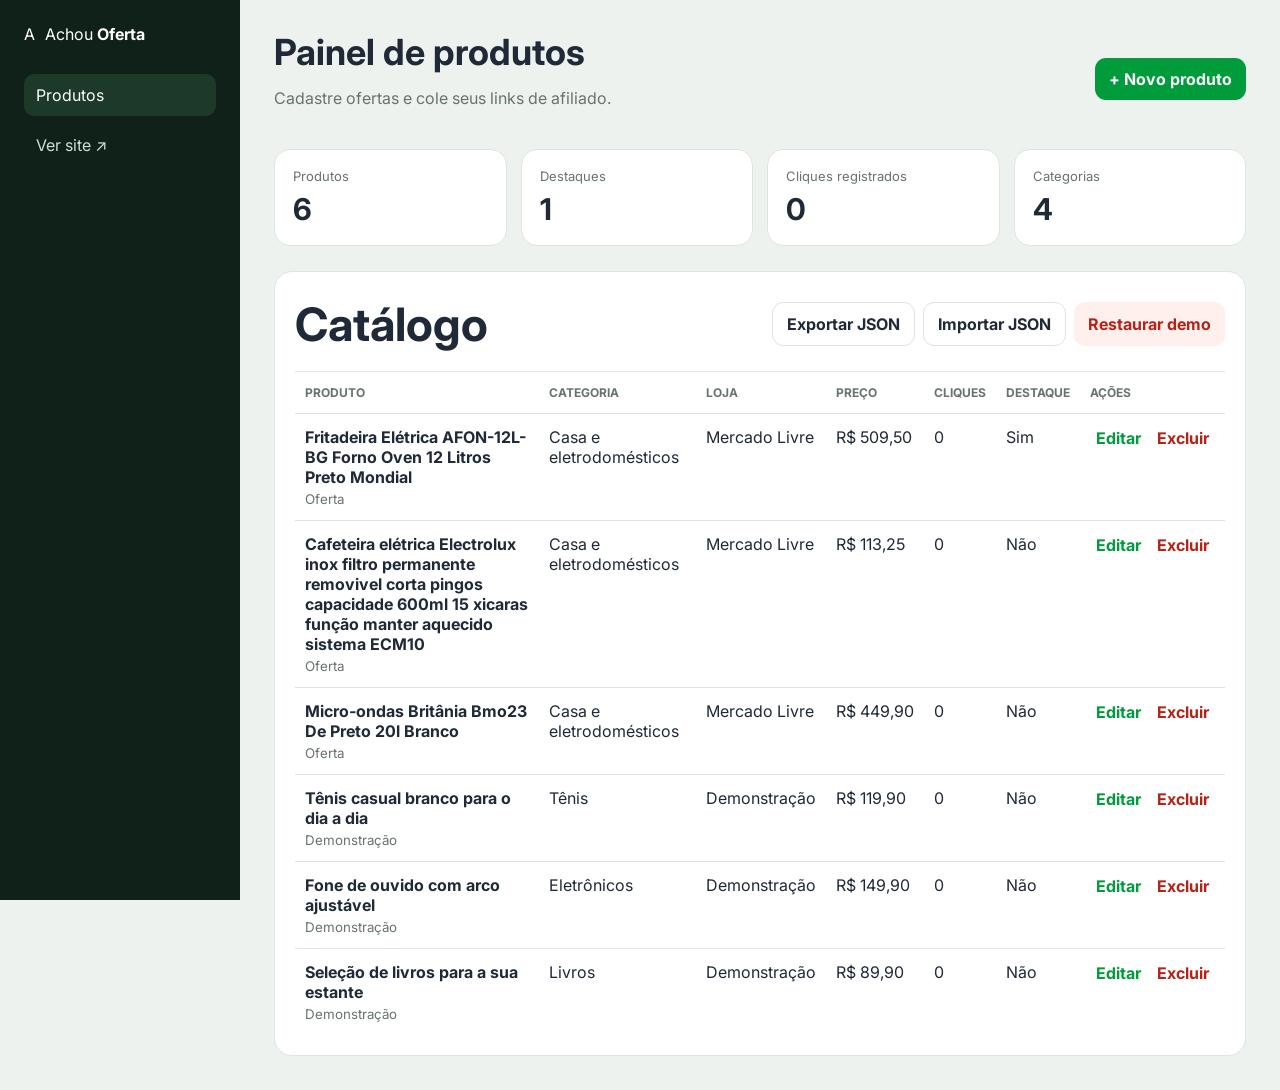
==== admin.html @ daf64ec6 "Redesign visual identity and curate first real offers - Rebuild header/hero/nav to match brand ident" ====
<!doctype html>
<html lang="pt-BR">
<head>
  <meta charset="utf-8" />
  <meta name="viewport" content="width=device-width,initial-scale=1" />
  <title>Painel | Achou Oferta</title>
  <link rel="preconnect" href="https://fonts.googleapis.com">
  <link rel="preconnect" href="https://fonts.gstatic.com" crossorigin>
  <link href="https://fonts.googleapis.com/css2?family=Inter:wght@400;500;600;700;800&display=swap" rel="stylesheet">
  <link rel="stylesheet" href="style.css" />
</head>
<body class="admin-body">
  <div class="admin-shell">
    <aside class="admin-sidebar">
      <a class="brand" href="index.html"><span class="brand-mark">A</span><span>Achou <strong>Oferta</strong></span></a>
      <nav class="admin-nav">
        <button class="active">Produtos</button>
        <a href="index.html" target="_blank" rel="noopener">Ver site ↗</a>
      </nav>
    </aside>

    <main class="admin-content">
      <div class="admin-top">
        <div>
          <h1>Painel de produtos</h1>
          <p>Cadastre ofertas e cole seus links de afiliado.</p>
        </div>
        <button id="newProductBtn" class="primary-btn">+ Novo produto</button>
      </div>

      <section class="stats-grid">
        <article class="stat-card"><span>Produtos</span><strong id="statProducts">0</strong></article>
        <article class="stat-card"><span>Destaques</span><strong id="statFeatured">0</strong></article>
        <article class="stat-card"><span>Cliques registrados</span><strong id="statClicks">0</strong></article>
        <article class="stat-card"><span>Categorias</span><strong id="statCategories">0</strong></article>
      </section>

      <section class="admin-card">
        <div class="admin-card-header">
          <h2>Catálogo</h2>
          <div class="admin-actions">
            <button id="exportBtn" class="secondary-btn">Exportar JSON</button>
            <label class="secondary-btn" for="importInput" style="cursor:pointer">Importar JSON</label>
            <input id="importInput" type="file" accept="application/json" hidden>
            <button id="resetBtn" class="danger-btn">Restaurar demo</button>
          </div>
        </div>
        <div class="table-wrap">
          <table class="admin-table">
            <thead><tr><th>Produto</th><th>Categoria</th><th>Loja</th><th>Preço</th><th>Cliques</th><th>Destaque</th><th>Ações</th></tr></thead>
            <tbody id="productRows"></tbody>
          </table>
        </div>
      </section>
    </main>
  </div>

  <div id="productModal" class="modal-backdrop hidden">
    <div class="modal" role="dialog" aria-modal="true" aria-labelledby="modalTitle">
      <div class="modal-head">
        <h2 id="modalTitle">Novo produto</h2>
        <button id="closeModal" class="close-btn" aria-label="Fechar">×</button>
      </div>
      <form id="productForm" class="form-grid">
        <input type="hidden" id="productId">
        <div class="field full"><label for="name">Nome do produto</label><input id="name" required placeholder="Ex.: iPhone 16 128 GB"></div>
        <div class="field"><label for="category">Categoria</label><input id="category" required placeholder="Ex.: Celulares"></div>
        <div class="field"><label for="store">Loja parceira</label><input id="store" required placeholder="Ex.: Mercado Livre"></div>
        <div class="field"><label for="price">Preço atual (R$)</label><input id="price" type="number" min="0" step="0.01" required placeholder="0,00"></div>
        <div class="field"><label for="oldPrice">Preço anterior (R$)</label><input id="oldPrice" type="number" min="0" step="0.01" placeholder="Opcional"></div>
        <div class="field"><label for="emoji">Emoji</label><input id="emoji" placeholder="📱"></div>
        <div class="field"><label for="featured">Destaque</label><select id="featured"><option value="true">Sim</option><option value="false">Não</option></select></div>
        <div class="field full"><label for="image">URL da imagem</label><input id="image" type="url" placeholder="https://... (opcional)"></div>
        <div class="field full"><label for="link">Link da oferta / afiliado</label><input id="link" type="url" required placeholder="https://..."></div>
        <div class="form-foot"><button type="button" id="cancelBtn" class="secondary-btn">Cancelar</button><button type="submit" class="primary-btn">Salvar produto</button></div>
      </form>
    </div>
  </div>

  <div id="toast" class="toast hidden"></div>
  <script src="products.js"></script>
  <script src="admin.js"></script>
</body>
</html>
---- style.css ----
:root{--green:#009c3b;--green2:#00722b;--yellow:#ffcc00;--blue:#002776;--ink:#1f2937;--muted:#68736d;--paper:#f2f4f7;--white:#fff;--line:#dde5df;--danger:#b42318;--shadow:0 18px 50px rgba(6,54,31,.10)}
*{box-sizing:border-box}html{scroll-behavior:smooth}body{margin:0;font-family:Inter,system-ui,sans-serif;color:var(--ink);background:var(--paper)}button,input,select{font:inherit}a{color:inherit}.container{width:min(1160px,calc(100% - 32px));margin:auto}

.construction-banner{background:#001b4d;color:#fff;font-size:13px}
.banner-inner{display:flex;align-items:center;gap:14px;padding:8px 0;flex-wrap:wrap}
.banner-tag{background:rgba(255,255,255,.16);padding:4px 10px;border-radius:6px;font-weight:800;letter-spacing:.04em;text-transform:uppercase;font-size:11px;white-space:nowrap}
.banner-message{color:#d9e4ff}

.topbar{position:sticky;top:0;z-index:20;background:rgba(255,255,255,.97);backdrop-filter:blur(12px);border-bottom:1px solid var(--line)}
.nav-wrap{display:flex;align-items:center;gap:18px;padding:16px 0}
.brand{display:flex;align-items:center;gap:10px;text-decoration:none}
.brand-mark{display:flex;flex:0 0 auto}
.brand-text{display:flex;flex-direction:column;line-height:1.05;font-size:19px}
.brand-achou{color:var(--ink)}
.brand-oferta{color:var(--green)}

.header-search{flex:1;max-width:560px;margin:0 8px;display:flex;align-items:center;background:#fff;border:1px solid var(--line);border-radius:14px;padding:4px 4px 4px 16px}
.header-search input{flex:1;border:0;outline:0;padding:10px 6px;font-size:15px;background:transparent;min-width:0}
.header-search-btn{border:0;background:var(--green);color:#fff;width:40px;height:40px;flex:0 0 auto;border-radius:10px;display:grid;place-items:center;cursor:pointer;font-size:18px}
.clear-search{border:0;background:transparent;font-size:20px;cursor:pointer;color:var(--muted);flex:0 0 auto}

.how-it-works{white-space:nowrap;font-weight:700;text-decoration:none;color:var(--ink)}

.category-nav{display:flex;align-items:center;gap:22px;padding:12px 0;overflow-x:auto;border-top:1px solid var(--line)}
.category-nav .quick-filter{border:0;background:transparent;padding:4px 2px;font-size:14px;font-weight:600;color:#5b6b62;white-space:nowrap;cursor:pointer}
.category-nav .quick-filter.cat-all{font-weight:700}
.category-nav .quick-filter.active{color:var(--green);font-weight:800;text-decoration:underline;text-underline-offset:6px;text-decoration-thickness:2px}

.hero{padding:34px 0}
.hero-inner{background:linear-gradient(135deg,var(--green2),var(--green));border-radius:28px;padding:56px 48px;color:#fff;position:relative;overflow:hidden}
.hero-inner:after{content:"";position:absolute;width:340px;height:340px;border-radius:50%;background:var(--yellow);opacity:.14;right:-80px;top:-110px}
.hero-grid{display:grid;grid-template-columns:1.4fr .8fr;gap:50px;align-items:center;position:relative}
.eyebrow{font-size:12px;letter-spacing:.14em;text-transform:uppercase;font-weight:800;color:#dcffe9}
.eyebrow.dark{color:var(--green)}
h1{font-size:clamp(38px,5vw,58px);line-height:1.05;margin:14px 0 18px;max-width:640px}
h1 .accent{color:var(--yellow)}
h2{font-size:clamp(30px,4vw,46px);margin:8px 0 8px;line-height:1.05}
.hero-copy>p{font-size:18px;line-height:1.6;color:#e7f7ed;max-width:560px}
.cta-btn{display:inline-flex;align-items:center;gap:8px;background:var(--yellow);color:#3a2e00;font-weight:800;padding:14px 22px;border-radius:14px;text-decoration:none;margin-top:26px}
.cta-btn:hover{background:#ffd633}

.hero-visual{position:relative}
.hero-photo-card{background:linear-gradient(160deg,#eef1f4,#ffffff);border-radius:22px;padding:36px 28px 66px;transform:rotate(3deg);box-shadow:var(--shadow);position:relative;overflow:hidden}
.hero-photo-emoji{font-size:120px;text-align:center;line-height:1}
.hero-photo-caption{position:absolute;left:22px;right:22px;bottom:18px;font-size:13px;font-weight:700;color:var(--ink)}
.hero-badge{position:absolute;top:-16px;right:-10px;background:var(--yellow);color:#3a2e00;font-weight:800;font-size:12px;text-align:center;border-radius:50%;width:100px;height:100px;display:grid;place-items:center;line-height:1.2;transform:rotate(-6deg);box-shadow:0 10px 24px rgba(0,0,0,.18);z-index:2}

.section{padding:72px 0}
.compact-section{padding-bottom:26px}
.section-heading{margin-bottom:26px}
.row-heading{display:flex;align-items:end;justify-content:space-between;gap:20px}
.centered{text-align:center;max-width:700px;margin:0 auto 32px}
.category-grid{display:grid;grid-template-columns:repeat(auto-fit,minmax(180px,1fr));gap:14px}
.category-card{border:1px solid var(--line);background:#fff;border-radius:18px;padding:20px;text-align:left;cursor:pointer;box-shadow:0 6px 16px rgba(0,0,0,.03)}
.category-card:hover{transform:translateY(-2px);box-shadow:var(--shadow)}
.category-icon{display:block;font-size:31px;margin-bottom:20px}
.category-card strong,.category-card small{display:block}
.category-card small{color:var(--muted);margin-top:5px}
.toolbar{display:flex;justify-content:space-between;gap:20px;align-items:center;margin-bottom:22px}
.filter-chips{display:flex;gap:8px;flex-wrap:wrap}
.filter-chip{border:1px solid var(--line);background:#fff;border-radius:999px;padding:9px 13px;cursor:pointer}
.filter-chip.active{background:var(--green);color:#fff;border-color:var(--green)}
#sortSelect{border:1px solid var(--line);background:#fff;border-radius:12px;padding:10px 12px}
.product-grid{display:grid;grid-template-columns:repeat(3,1fr);gap:20px}
.product-card{background:#fff;border:1px solid var(--line);border-radius:22px;overflow:hidden;display:flex;flex-direction:column;min-width:0}
.product-card.featured{border-color:#b8dcca;box-shadow:0 14px 35px rgba(0,156,59,.08)}
.product-media{height:230px;background:#eef3ef;display:grid;place-items:center;position:relative;overflow:hidden}
.product-media img{width:100%;height:100%;object-fit:contain;background:#fff}
.product-emoji{font-size:88px}
.featured-badge,.demo-badge{position:absolute;top:14px;padding:6px 9px;border-radius:99px;font-size:11px;font-weight:800;z-index:2}
.featured-badge{left:14px;background:var(--yellow);color:#453800}
.demo-badge{right:14px;background:#fff;color:#5f6c64}
.product-content{padding:19px;display:flex;flex-direction:column;gap:12px;height:100%}
.product-meta{display:flex;gap:8px;flex-wrap:wrap}
.product-meta span{font-size:11px;font-weight:800;text-transform:uppercase;color:var(--green)}
.product-content h3{font-size:18px;line-height:1.35;margin:0}
.price-wrap{display:flex;gap:8px;align-items:baseline;flex-wrap:wrap}
.price-wrap strong{font-size:27px}
.old-price{text-decoration:line-through;color:#89928d;font-size:13px}
.discount{font-size:12px;background:#e8f5ec;color:var(--green);font-weight:800;padding:4px 6px;border-radius:7px}
.offer-btn{display:block;text-align:center;text-decoration:none;border:0;background:var(--green);color:#fff;padding:12px 14px;border-radius:12px;font-weight:800;cursor:pointer;margin-top:auto}
.offer-btn:hover{background:var(--green2)}
.offer-btn.disabled{background:#cbd4ce;color:#677169;cursor:not-allowed}
.price-note{color:var(--muted);line-height:1.4}
.empty-state{text-align:center;padding:60px;border:1px dashed var(--line);border-radius:20px;background:#fff}
.empty-state>div{font-size:52px}
.how-section{background:#fff}
.steps-grid{display:grid;grid-template-columns:repeat(3,1fr);gap:18px}
.step-card{border:1px solid var(--line);border-radius:20px;padding:24px}
.step-number{width:42px;height:42px;border-radius:50%;background:var(--yellow);display:grid;place-items:center;font-weight:800}
.step-card h3{font-size:21px;margin-bottom:8px}
.step-card p,.centered p{color:var(--muted);line-height:1.55}
.disclosure-card{display:flex;gap:18px;background:#eaf5ee;border:1px solid #cae3d3;border-radius:20px;padding:24px}
.disclosure-icon{flex:0 0 38px;width:38px;height:38px;border-radius:50%;display:grid;place-items:center;background:var(--green);color:#fff;font-weight:800}
.disclosure-card h3{margin:0 0 6px}
.disclosure-card p{margin:0;color:#526159;line-height:1.55}
.footer{background:#102119;color:#dce8df;padding:38px 0 20px}
.footer-grid{display:flex;justify-content:space-between;gap:24px}
.footer p{color:#aebdb4}
.footer-links{display:flex;gap:18px}
.footer-links a{color:#dce8df;text-decoration:none}
.footer-bottom{margin-top:28px;padding-top:18px;border-top:1px solid rgba(255,255,255,.12);font-size:13px;color:#9fb0a6}

.admin-body{background:#eef2ef}.admin-shell{min-height:100vh;display:grid;grid-template-columns:240px 1fr}.admin-sidebar{background:#102119;color:#fff;padding:24px;position:sticky;top:0;height:100vh}.admin-sidebar .brand{color:#fff}.admin-nav{margin-top:30px;display:grid;gap:8px}.admin-nav button,.admin-nav a{border:0;background:transparent;color:#cfe0d5;text-align:left;text-decoration:none;padding:11px 12px;border-radius:10px}.admin-nav .active{background:#1c392a;color:#fff}.admin-content{padding:34px;min-width:0}.admin-top{display:flex;justify-content:space-between;gap:20px;align-items:center}.admin-top h1{font-size:36px;color:var(--ink);margin:0}.admin-top p{color:var(--muted)}.primary-btn,.secondary-btn,.danger-btn{border:0;border-radius:11px;padding:11px 14px;font-weight:700;cursor:pointer}.primary-btn{background:var(--green);color:#fff}.secondary-btn{background:#fff;border:1px solid var(--line);color:var(--ink)}.danger-btn{background:#fff0ee;color:var(--danger)}.stats-grid{display:grid;grid-template-columns:repeat(4,1fr);gap:14px;margin:25px 0}.stat-card{background:#fff;border:1px solid var(--line);border-radius:16px;padding:18px}.stat-card span{display:block;color:var(--muted);font-size:13px}.stat-card strong{display:block;font-size:30px;margin-top:7px}.admin-card{background:#fff;border:1px solid var(--line);border-radius:18px;padding:20px}.admin-card-header{display:flex;justify-content:space-between;align-items:center;gap:20px}.admin-actions{display:flex;gap:8px;flex-wrap:wrap}.table-wrap{overflow:auto}.admin-table{width:100%;border-collapse:collapse;margin-top:15px}.admin-table th,.admin-table td{text-align:left;padding:13px 10px;border-top:1px solid var(--line);vertical-align:top}.admin-table th{font-size:12px;color:var(--muted);text-transform:uppercase}.admin-table td small{display:block;color:var(--muted);margin-top:4px}.row-actions{white-space:nowrap}.row-actions button{border:0;background:transparent;cursor:pointer;font-weight:700;color:var(--green)}.row-actions .danger-link{color:var(--danger)}.modal-backdrop{position:fixed;inset:0;background:rgba(10,20,14,.55);display:grid;place-items:center;padding:20px;z-index:50}.modal-backdrop.hidden,.toast.hidden{display:none}.modal{background:#fff;border-radius:20px;padding:22px;width:min(720px,100%);max-height:90vh;overflow:auto}.modal-head{display:flex;justify-content:space-between;align-items:center}.close-btn{font-size:28px;border:0;background:transparent;cursor:pointer}.form-grid{display:grid;grid-template-columns:1fr 1fr;gap:15px;margin-top:15px}.field{display:grid;gap:6px}.field.full{grid-column:1/-1}.field label{font-size:13px;font-weight:700}.field input,.field select{width:100%;border:1px solid var(--line);border-radius:10px;padding:11px 12px}.form-foot{grid-column:1/-1;display:flex;justify-content:flex-end;gap:8px}.toast{position:fixed;bottom:22px;right:22px;background:#102119;color:#fff;padding:13px 16px;border-radius:12px;box-shadow:var(--shadow);max-width:430px;z-index:100}

@media(max-width:900px){.how-it-works{display:none}.header-search{margin:0 8px 0 16px}.hero-grid{grid-template-columns:1fr}.hero-visual{display:none}.product-grid{grid-template-columns:repeat(2,1fr)}.steps-grid{grid-template-columns:1fr}.admin-shell{grid-template-columns:1fr}.admin-sidebar{position:static;height:auto}.stats-grid{grid-template-columns:repeat(2,1fr)}}
@media(max-width:640px){.container{width:min(100% - 22px,1160px)}.nav-wrap{flex-wrap:wrap;padding:14px 0}.header-search{order:3;flex-basis:100%;margin:10px 0 0}.hero{padding:20px 0}.hero-inner{padding:36px 22px;border-radius:20px}.product-grid{grid-template-columns:1fr}.toolbar,.row-heading,.admin-top,.admin-card-header,.footer-grid{align-items:stretch;flex-direction:column}.toolbar{display:flex}.stats-grid{grid-template-columns:1fr 1fr}.admin-content{padding:18px}.form-grid{grid-template-columns:1fr}.field.full,.form-foot{grid-column:1}.footer-links{flex-wrap:wrap}}
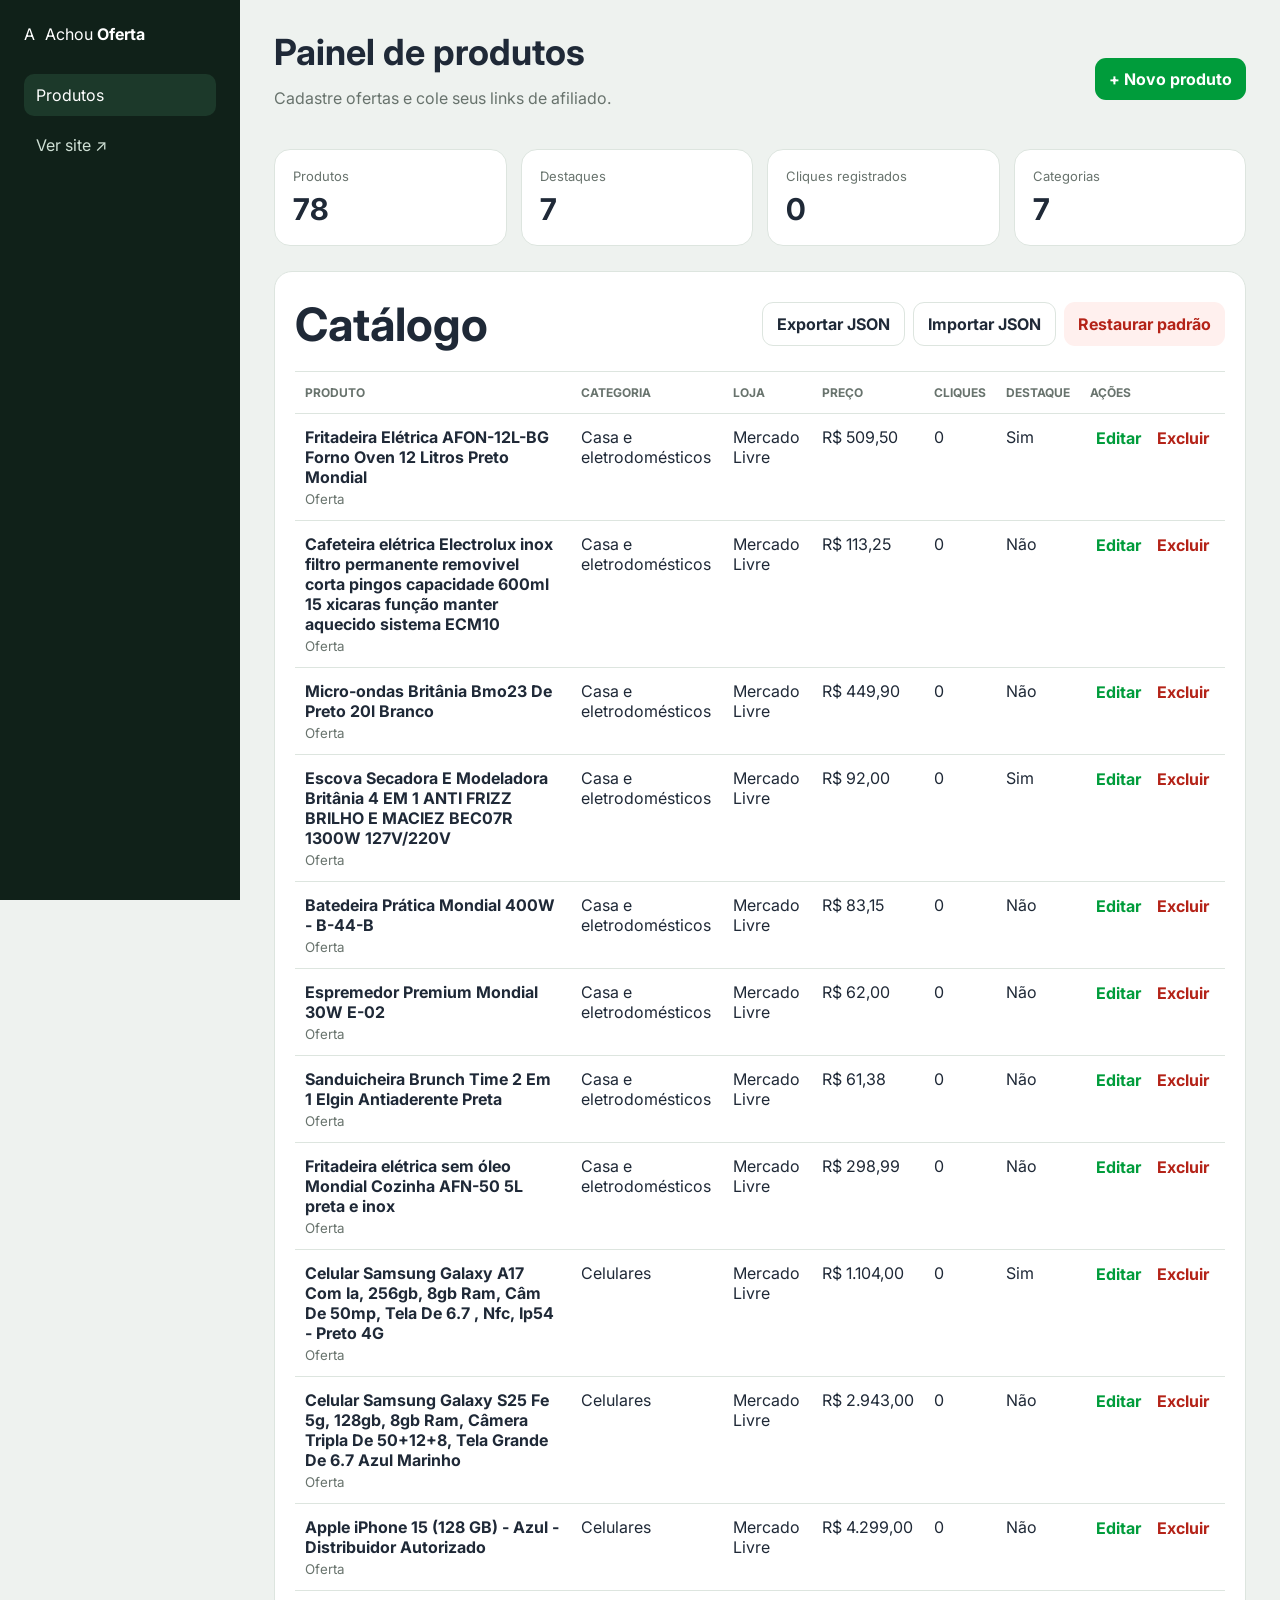
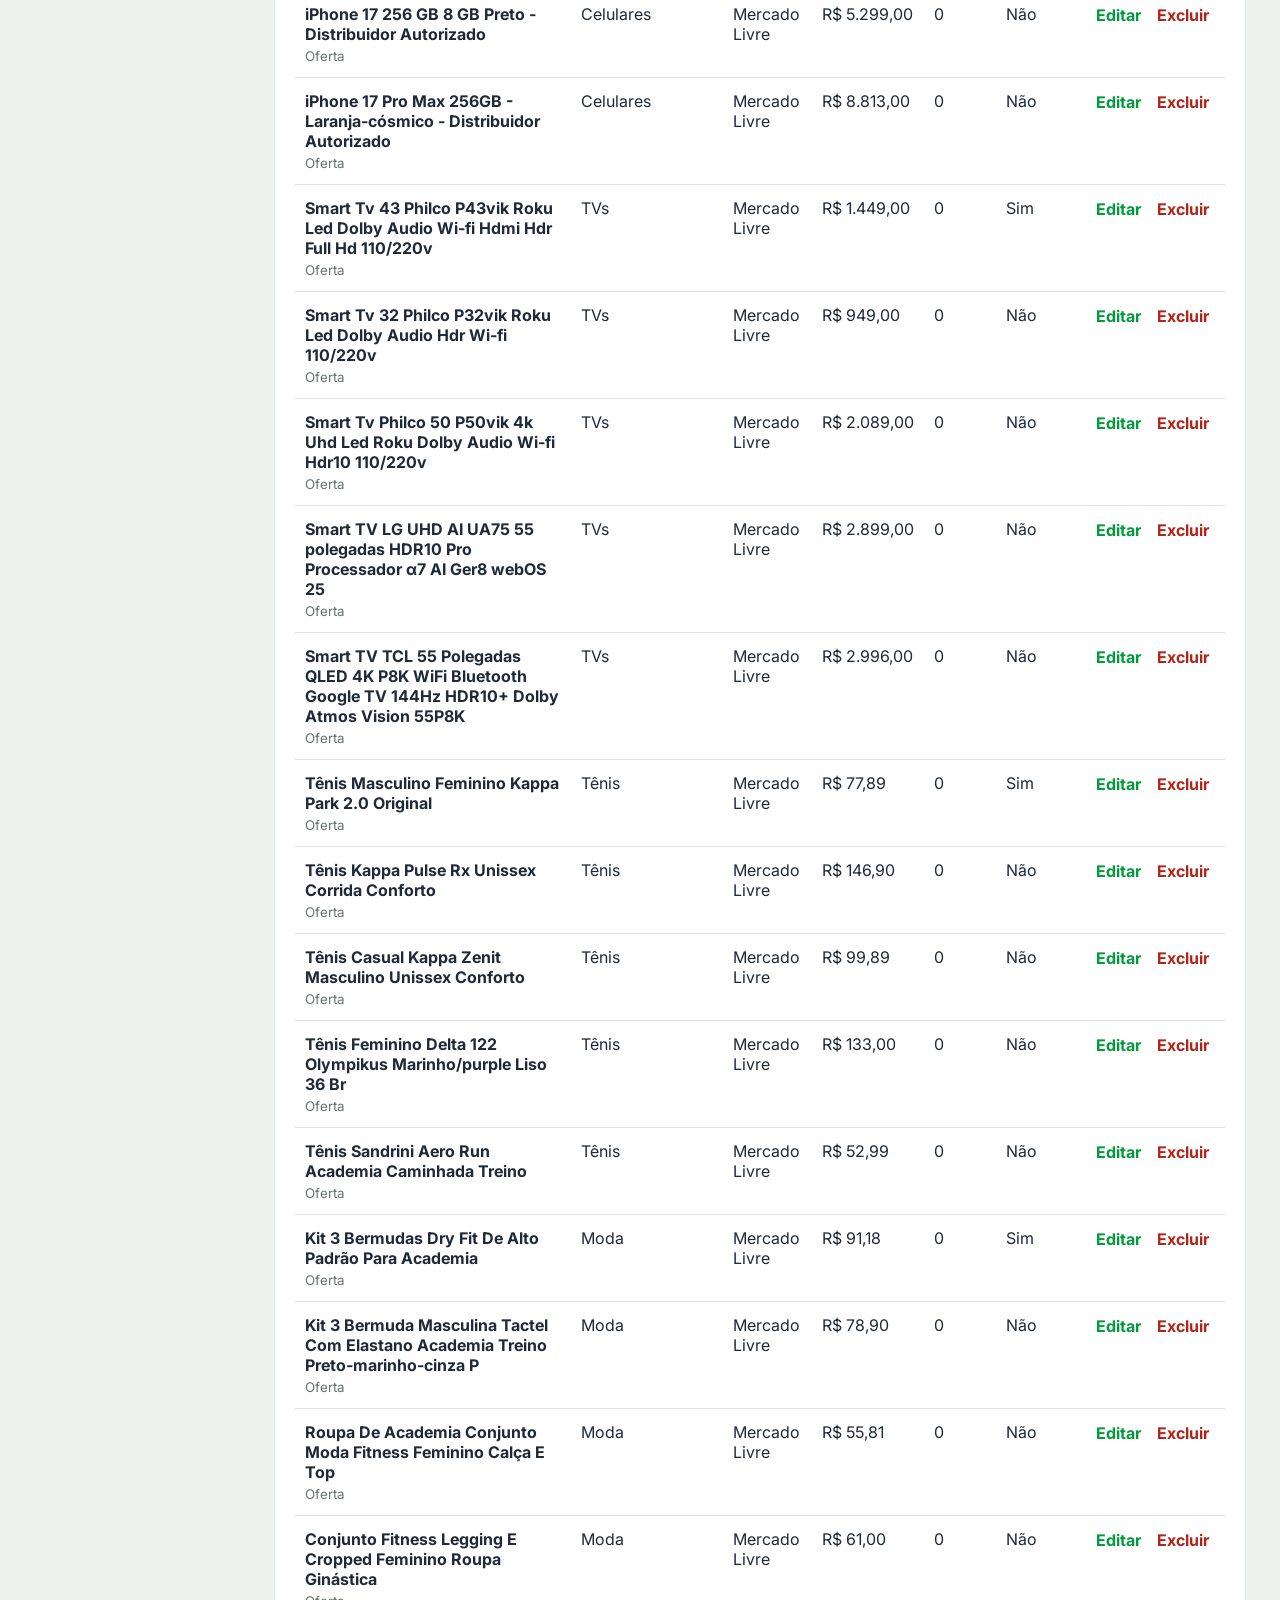
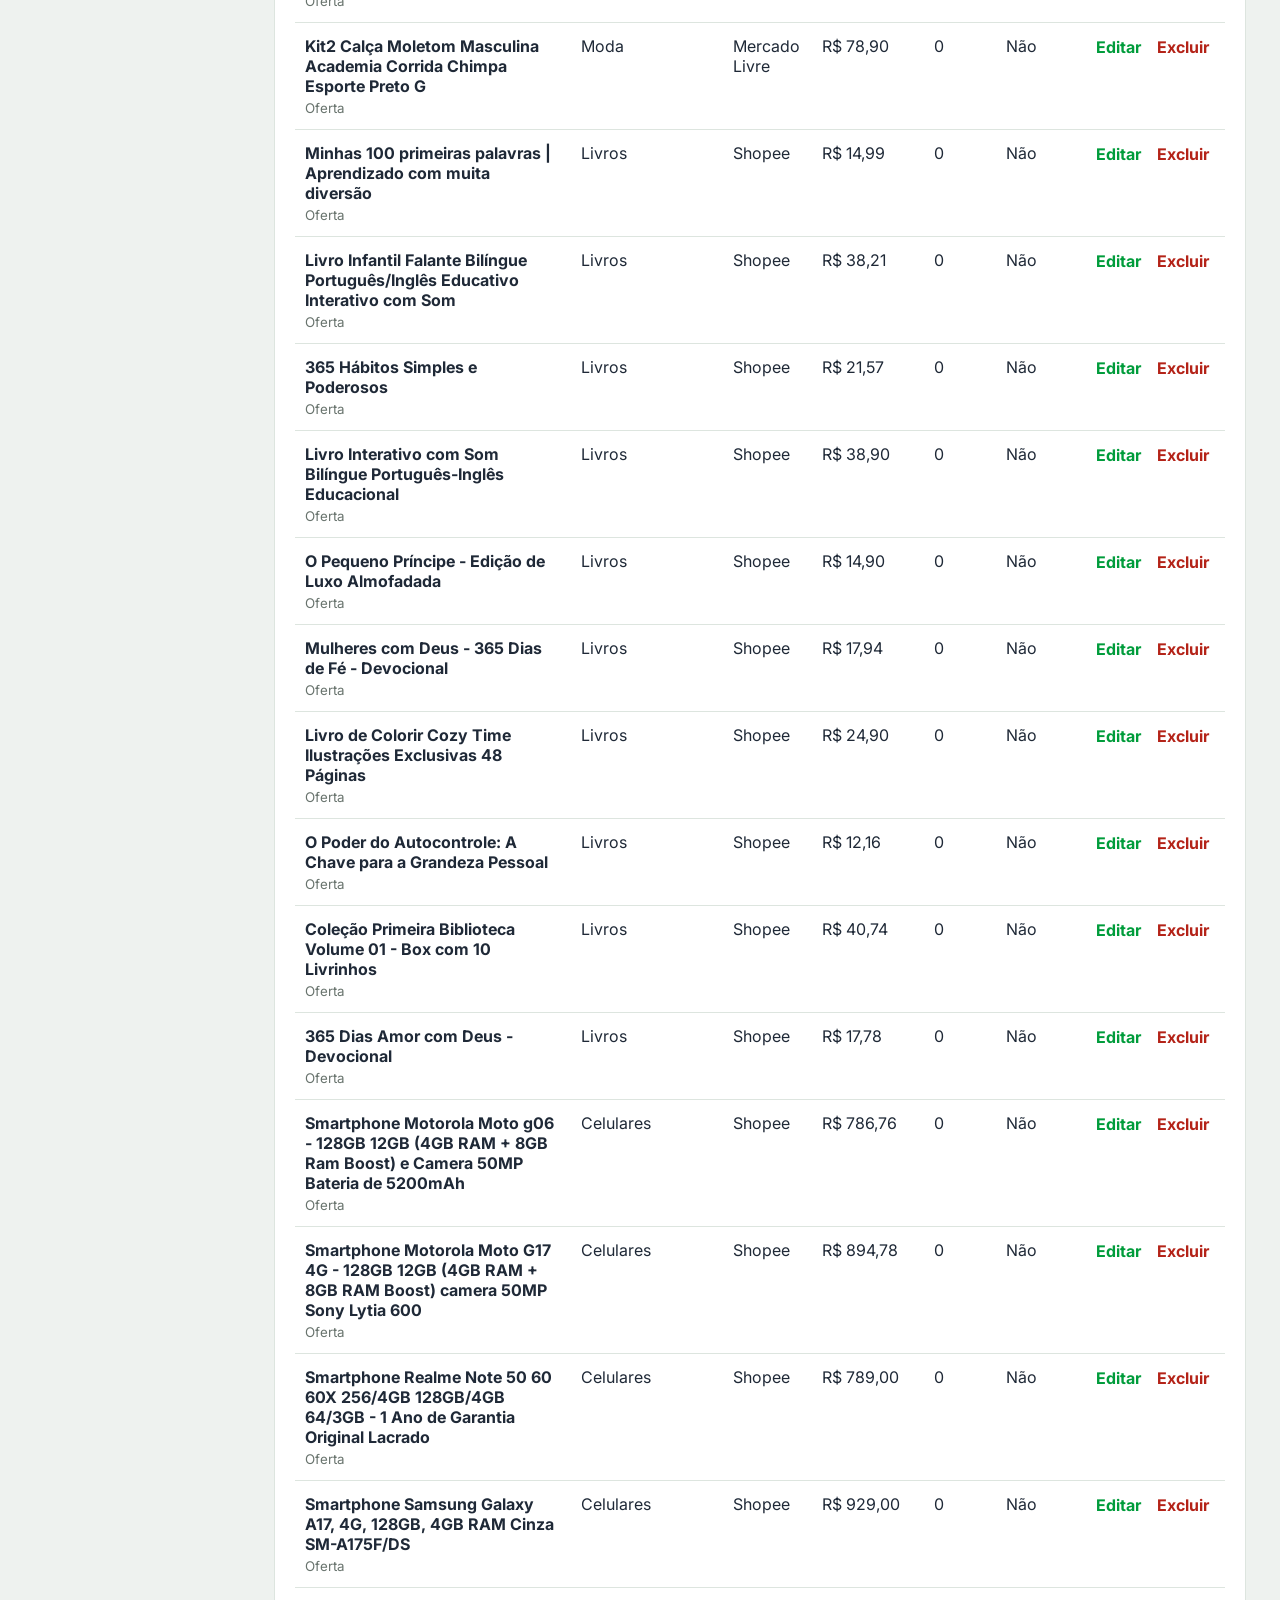
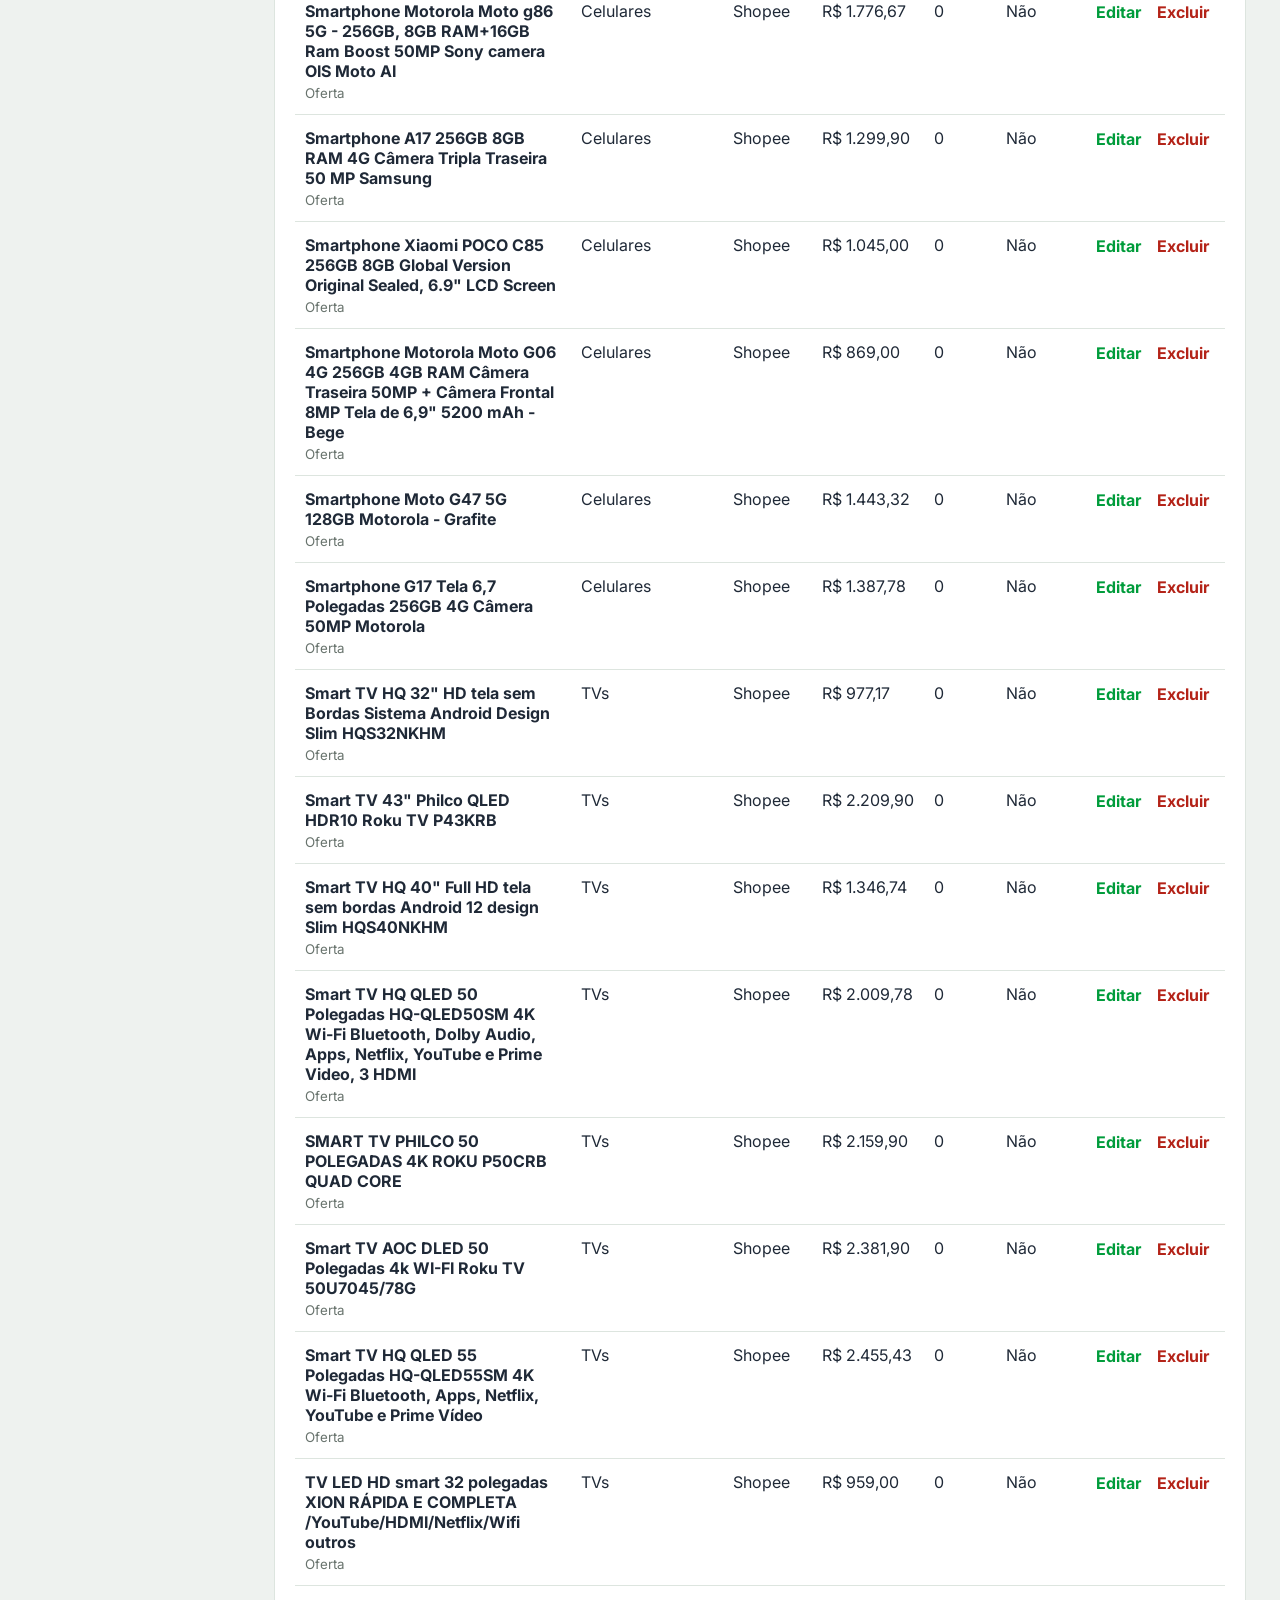
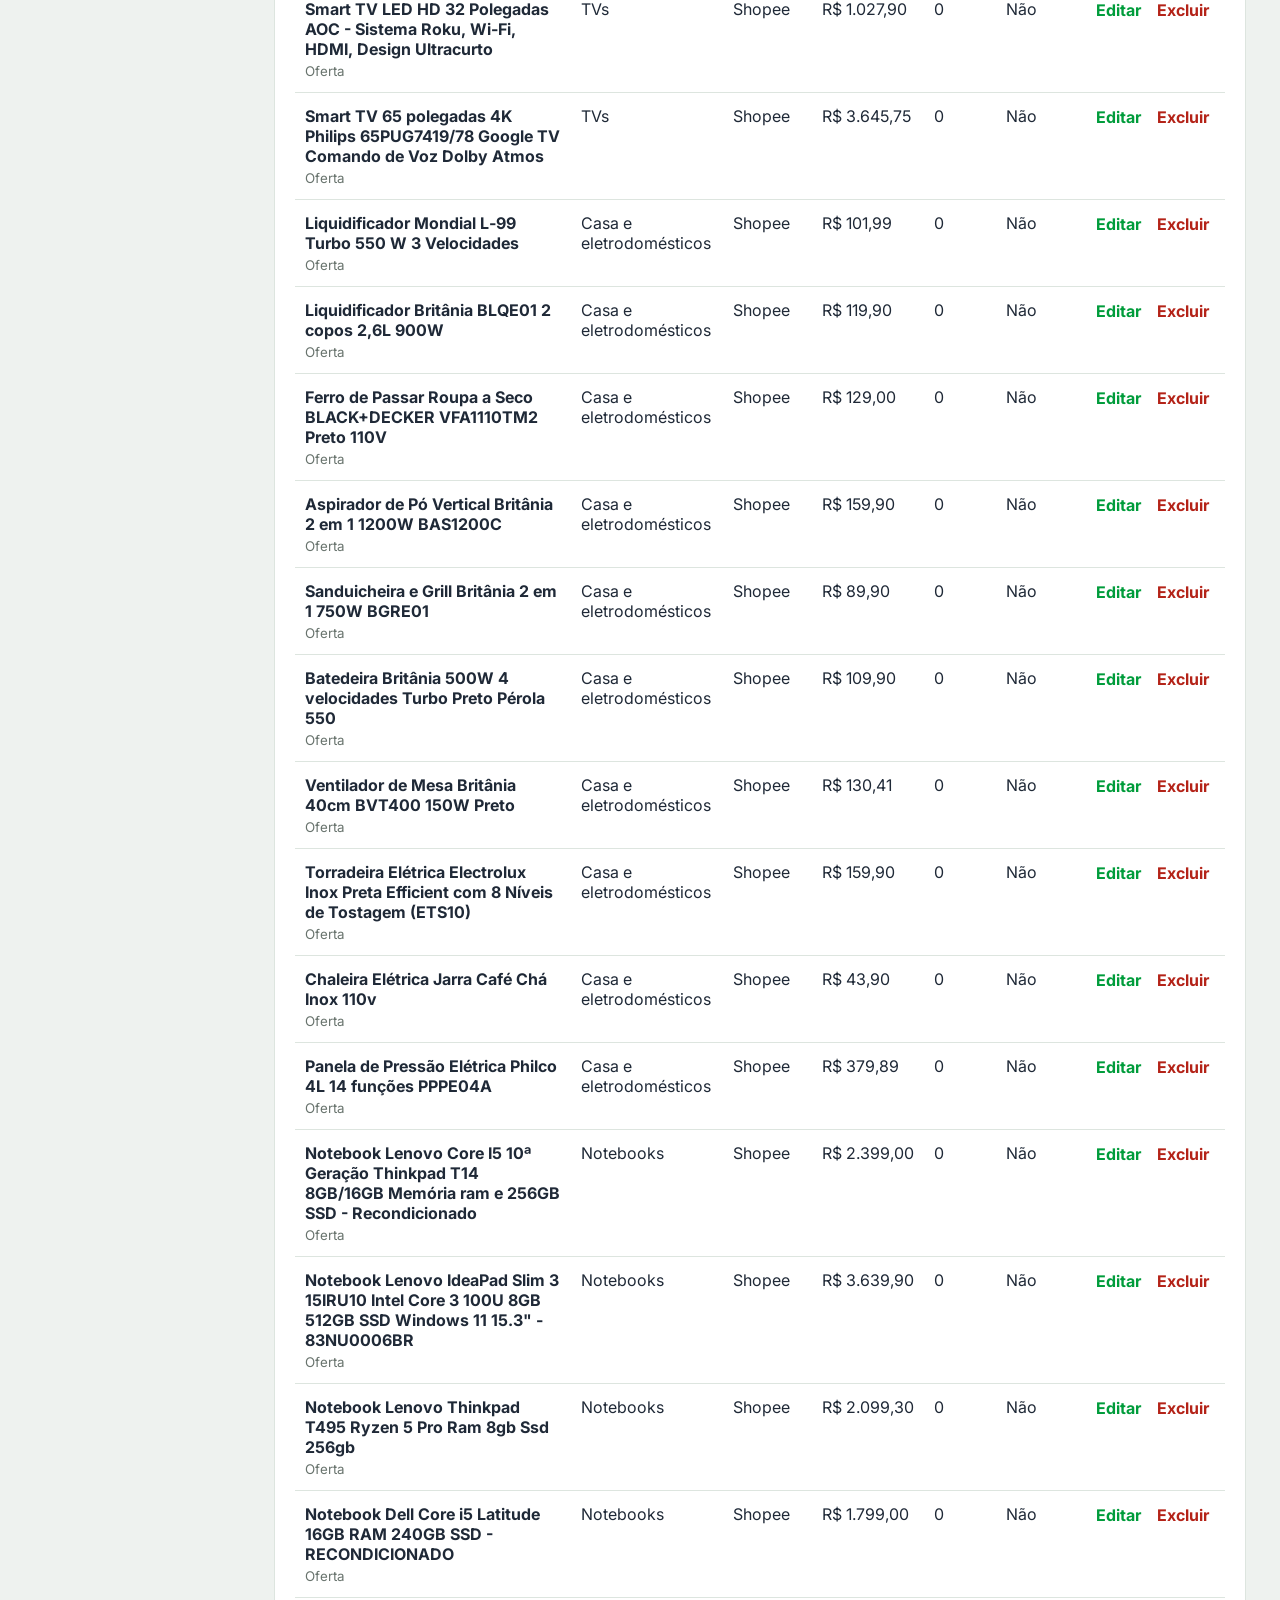
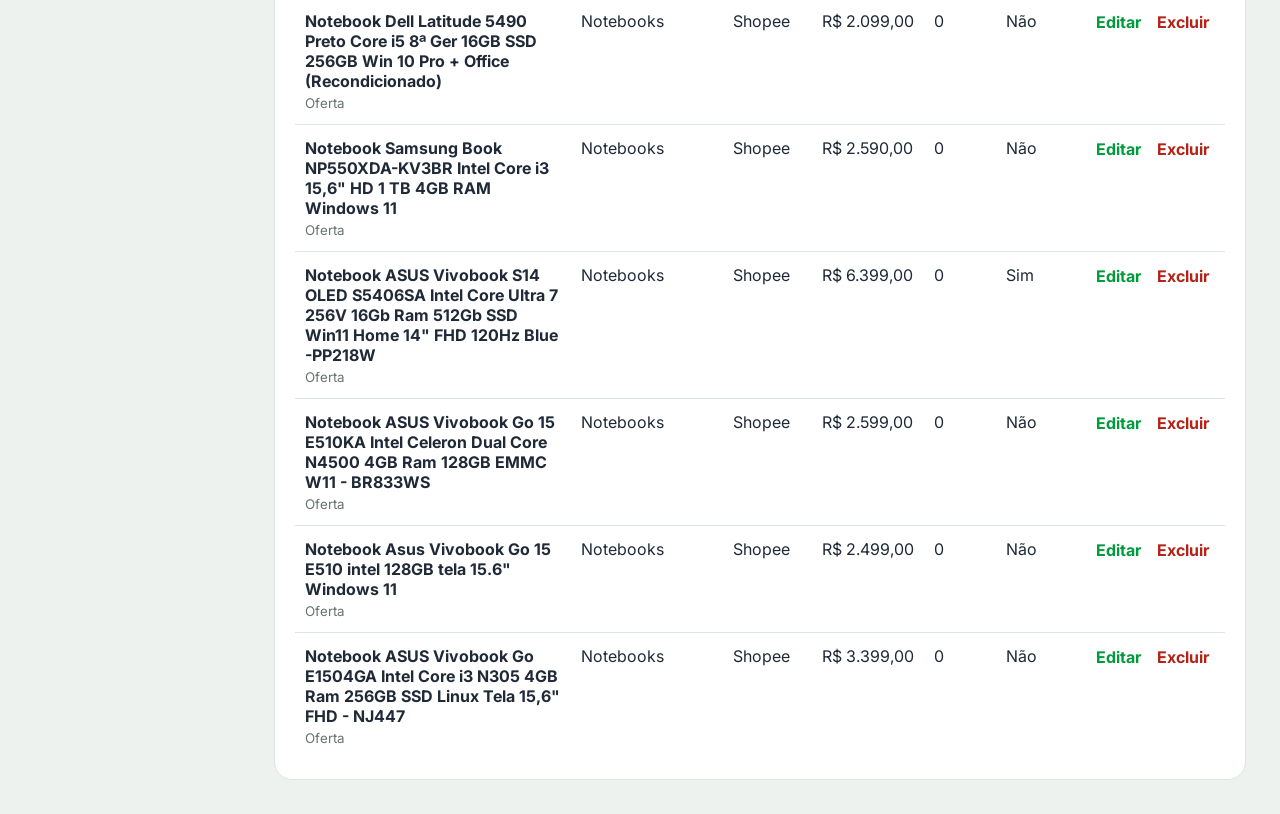
==== commit 29d012bf: "Update stale demo wording in admin panel and docs The admin panel's "Restaurar demo" button and conf" ====
--- a/admin.html
+++ b/admin.html
@@ -42,7 +42,7 @@
             <button id="exportBtn" class="secondary-btn">Exportar JSON</button>
             <label class="secondary-btn" for="importInput" style="cursor:pointer">Importar JSON</label>
             <input id="importInput" type="file" accept="application/json" hidden>
-            <button id="resetBtn" class="danger-btn">Restaurar demo</button>
+            <button id="resetBtn" class="danger-btn">Restaurar padrão</button>
           </div>
         </div>
         <div class="table-wrap">
--- a/style.css
+++ b/style.css
@@ -1,10 +1,5 @@
 :root{--green:#009c3b;--green2:#00722b;--yellow:#ffcc00;--blue:#002776;--ink:#1f2937;--muted:#68736d;--paper:#f2f4f7;--white:#fff;--line:#dde5df;--danger:#b42318;--shadow:0 18px 50px rgba(6,54,31,.10)}
 *{box-sizing:border-box}html{scroll-behavior:smooth}body{margin:0;font-family:Inter,system-ui,sans-serif;color:var(--ink);background:var(--paper)}button,input,select{font:inherit}a{color:inherit}.container{width:min(1160px,calc(100% - 32px));margin:auto}
-
-.construction-banner{background:#001b4d;color:#fff;font-size:13px}
-.banner-inner{display:flex;align-items:center;gap:14px;padding:8px 0;flex-wrap:wrap}
-.banner-tag{background:rgba(255,255,255,.16);padding:4px 10px;border-radius:6px;font-weight:800;letter-spacing:.04em;text-transform:uppercase;font-size:11px;white-space:nowrap}
-.banner-message{color:#d9e4ff}
 
 .topbar{position:sticky;top:0;z-index:20;background:rgba(255,255,255,.97);backdrop-filter:blur(12px);border-bottom:1px solid var(--line)}
 .nav-wrap{display:flex;align-items:center;gap:18px;padding:16px 0}
